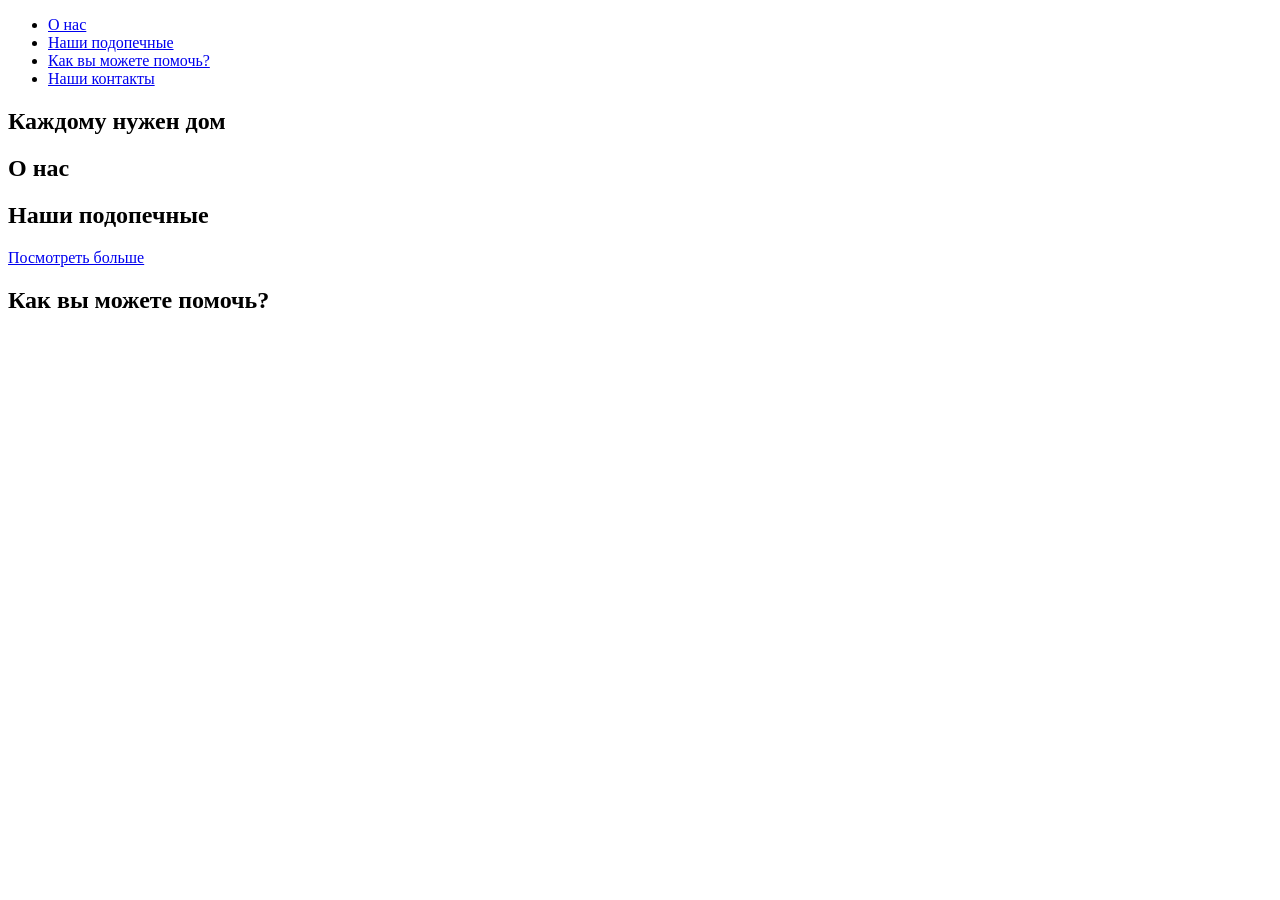
==== index.html @ fc6bad47 "feat: add basic templates" ====
<!doctype html>
<html>
<head>
    <meta charset="UTF-8">
    <meta name="viewport" content="width=device-width, initial-scale=1.0">
    <title>Приют для животных "Сказка"</title>
    <link rel="stylesheet" href="./style/style.css">
</head>

<body>
<header>
    <nav>
        <ul>
            <li><a href="#about">О нас</a></li>
            <li><a href="pets.html">Наши подопечные</a></li>
            <li><a href="#help">Как вы можете помочь?</a></li>
            <li><a href="#contact">Наши контакты</a></li>
        </ul>
    </nav>
</header>

<main>
    <section class="hero">
        <h1>Каждому нужен дом</h1>
    </section>
    <section id="about">
        <h2>О нас</h2>
    </section>
    <section id="pets-preview">
        <h2>Наши подопечные</h2>
        <a href="pets.html">Посмотреть больше</a>
    </section>
    <section id="help">
    <h2>Как вы можете помочь?</h2>
    </section>
</main>

<footer id="contact">
</footer>

</body>
</html>
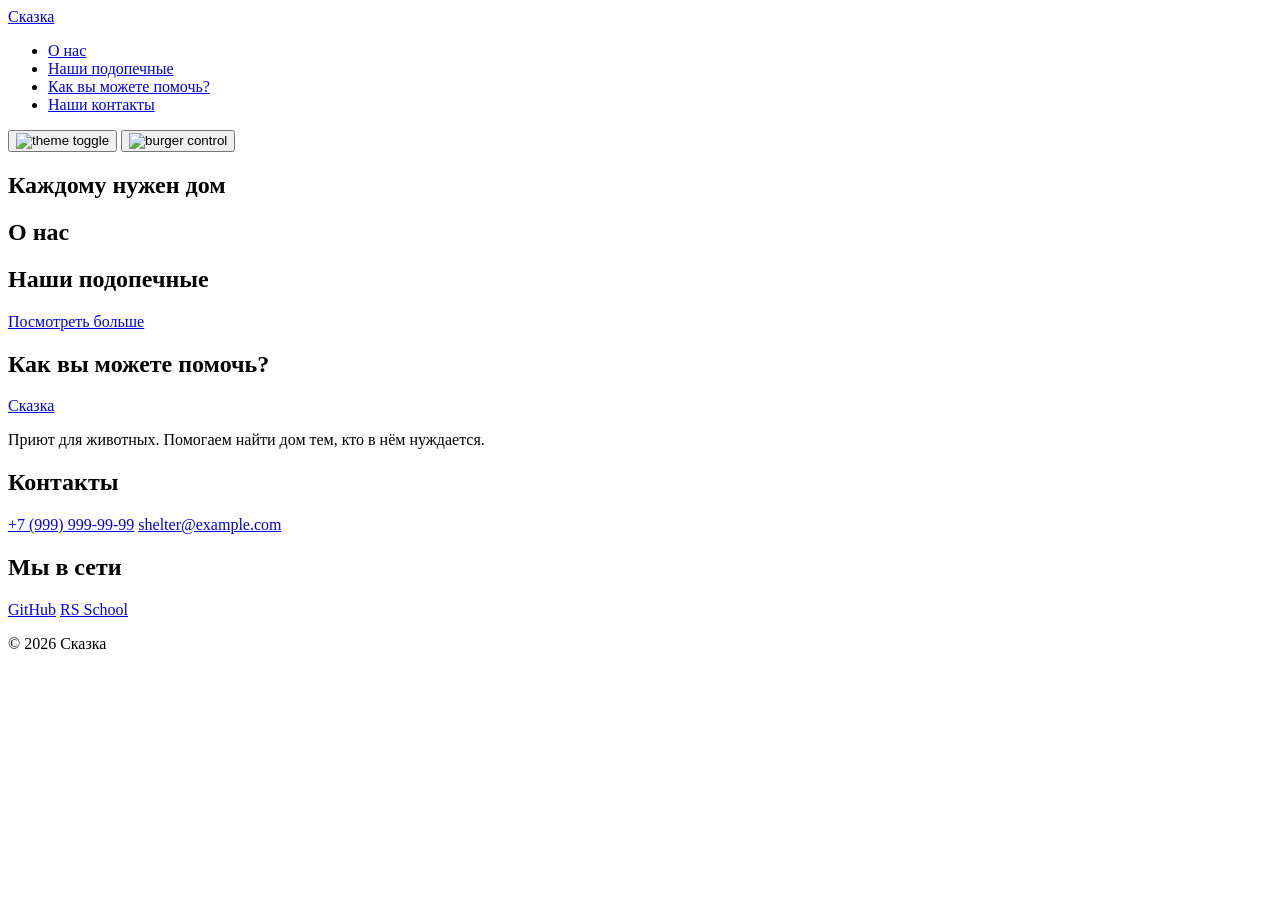
==== commit fdb75eb0: "feat: add svg icons and complete header and footer" ====
--- a/index.html
+++ b/index.html
@@ -9,14 +9,24 @@
 
 <body>
 <header>
+    <a class="logo" href="index.html">Сказка</a>
     <nav>
-        <ul>
+        <ul class="nav-list">
             <li><a href="#about">О нас</a></li>
             <li><a href="pets.html">Наши подопечные</a></li>
             <li><a href="#help">Как вы можете помочь?</a></li>
             <li><a href="#contact">Наши контакты</a></li>
         </ul>
     </nav>
+    <div class="header-controls">
+        <button class="theme-toggle" type="button">
+            <img src="./assets/icons/dark.svg" alt="theme toggle">
+        </button>
+
+        <button class="burger" type="button">
+            <img src="./assets/icons/burger.svg" alt="burger control">
+        </button>
+    </div>
 </header>
 
 <main>
@@ -35,7 +45,25 @@
     </section>
 </main>
 
-<footer id="contact">
+<footer id="contact" class="footer">
+    <div class="footer-info">
+        <a class="footer-logo" href="index.html">Сказка</a>
+        <p>Приют для животных. Помогаем найти дом тем, кто в нём нуждается.</p>
+    </div>
+
+    <div class="footer-contacts">
+        <h2>Контакты</h2>
+        <a href="tel:+79999999999">+7 (999) 999-99-99</a>
+        <a href="mailto:shelter@example.com">shelter@example.com</a>
+    </div>
+
+    <div class="footer-links">
+        <h2>Мы в сети</h2>
+        <a href="https://github.com/kadashee" target="_blank">GitHub</a>
+        <a href="https://rs.school/" target="_blank">RS School</a>
+    </div>
+
+    <p class="footer-copyright">© 2026 Сказка</p>
 </footer>
 
 </body>
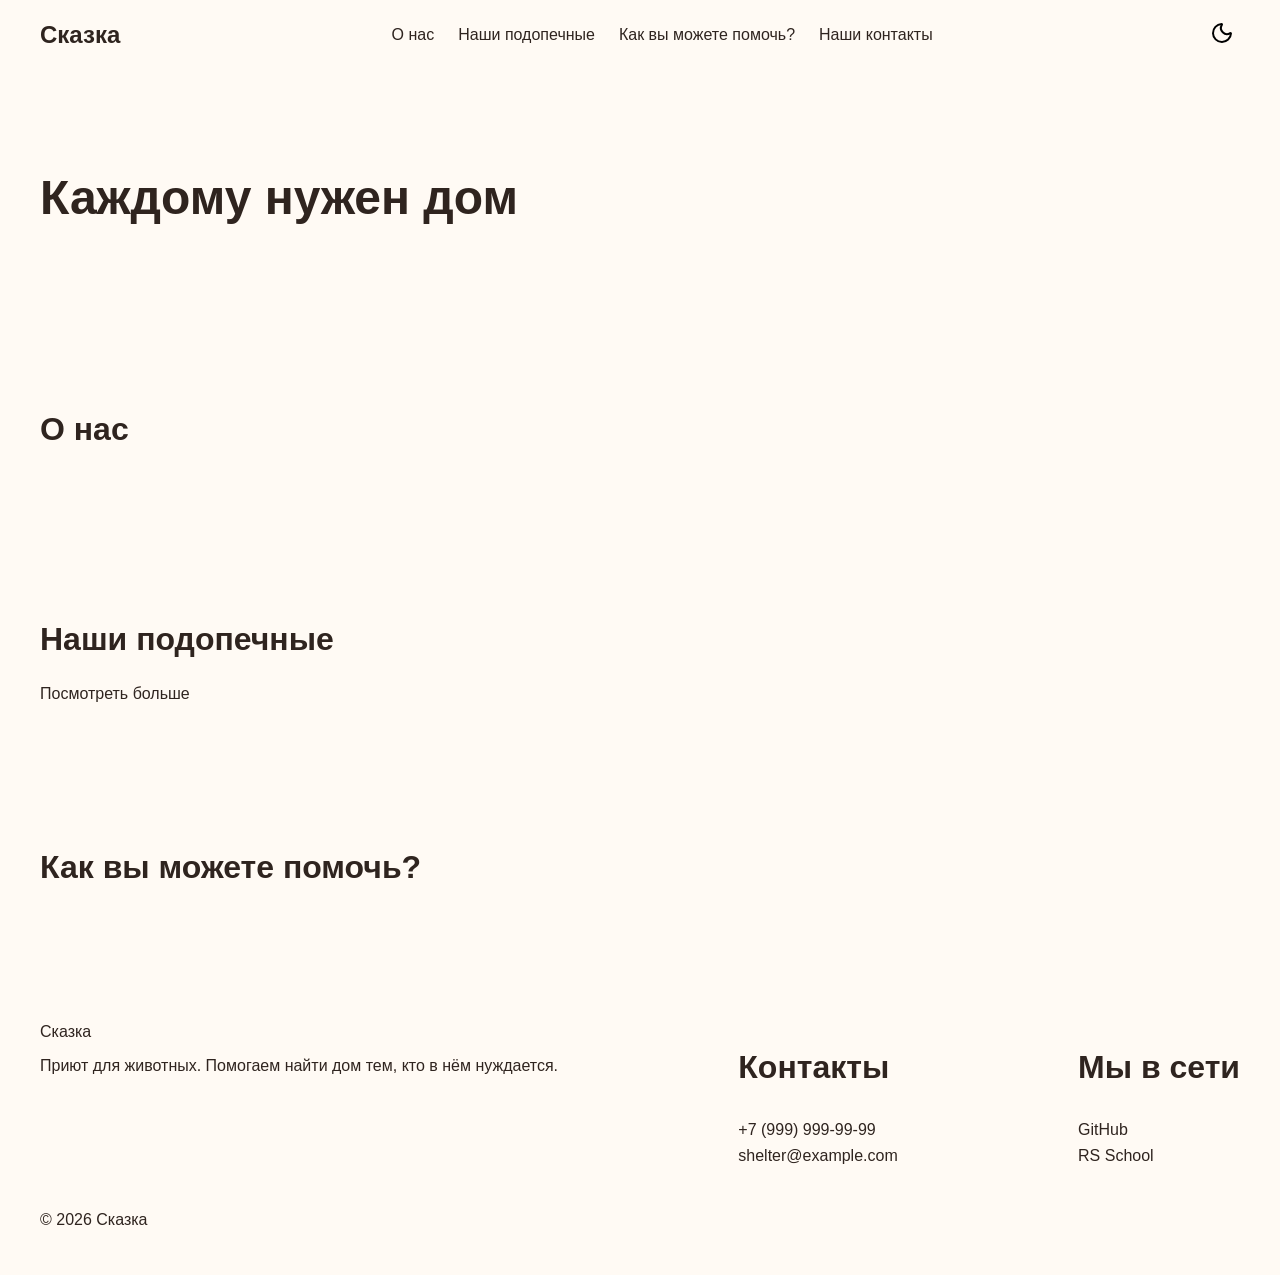
==== commit c1c9f6f8: "feat: add photos" ====
--- a/index.html
+++ b/index.html
@@ -4,7 +4,7 @@
     <meta charset="UTF-8">
     <meta name="viewport" content="width=device-width, initial-scale=1.0">
     <title>Приют для животных "Сказка"</title>
-    <link rel="stylesheet" href="./style/style.css">
+    <link rel="stylesheet" href="./css/style.css">
 </head>
 
 <body>
--- a/css/style.css
+++ b/css/style.css
@@ -0,0 +1,219 @@
+* {
+    box-sizing: border-box;
+}
+
+html {
+    scroll-behavior: smooth;
+}
+
+body {
+    margin: 0;
+    font-family: Arial, sans-serif;
+    background-color: #fffaf4;
+    color: #2f241f;
+}
+
+a {
+    color: inherit;
+    text-decoration: none;
+}
+
+img {
+    max-width: 100%;
+}
+
+button {
+    font: inherit;
+    cursor: pointer;
+}
+
+header,
+main,
+.footer {
+    max-width: 1440px;
+    margin: 0 auto;
+    padding-left: 40px;
+    padding-right: 40px;
+}
+
+header {
+    padding-top: 20px;
+    padding-bottom: 20px;
+    display: flex;
+    align-items: center;
+    justify-content: space-between;
+    gap: 30px;
+}
+
+.logo {
+    font-size: 24px;
+    font-weight: 700;
+}
+
+nav ul {
+    display: flex;
+    gap: 24px;
+    margin: 0;
+    padding: 0;
+    list-style: none;
+}
+
+nav a,
+.footer a {
+    transition: opacity 0.2s;
+}
+
+nav a:hover,
+.footer a:hover {
+    opacity: 0.6;
+}
+
+.header-controls {
+    display: flex;
+    gap: 12px;
+}
+
+.header-controls button {
+    border: 0;
+    background: none;
+}
+
+.header-controls img {
+    width: 24px;
+    height: 24px;
+}
+
+.burger {
+    display: none;
+}
+
+section {
+    padding: 60px 0;
+}
+
+h1 {
+    font-size: 48px;
+}
+
+h2 {
+    font-size: 32px;
+}
+
+.footer {
+    padding-top: 50px;
+    padding-bottom: 30px;
+    display: flex;
+    flex-wrap: wrap;
+    justify-content: space-between;
+    gap: 30px;
+}
+
+.footer-contacts,
+.footer-links {
+    display: flex;
+    flex-direction: column;
+    gap: 8px;
+}
+
+.footer-copyright {
+    width: 100%;
+}
+
+@media (max-width: 768px) {
+    header,
+    main,
+    .footer {
+        padding-left: 20px;
+        padding-right: 20px;
+    }
+
+    nav {
+        display: none;
+    }
+
+    .burger {
+        display: block;
+    }
+
+    h1 {
+        font-size: 40px;
+    }
+
+    h2 {
+        font-size: 28px;
+    }
+}
+
+@media (max-width: 480px) {
+    header,
+    main,
+    .footer {
+        padding-left: 16px;
+        padding-right: 16px;
+    }
+
+    h1 {
+        font-size: 34px;
+    }
+
+    section {
+        padding: 40px 0;
+    }
+
+    .footer {
+        flex-direction: column;
+    }
+
+    .footer-copyright {
+        width: auto;
+    }
+}
+.categories {
+    display: flex;
+    justify-content: center;
+    gap: 12px;
+    margin-bottom: 40px;
+}
+
+.category-button,
+.show-more {
+    padding: 10px 20px;
+    border: 1px solid #2f241f;
+    border-radius: 20px;
+    background: transparent;
+    transition: 0.2s;
+}
+
+.category-button:hover,
+.category-button.active,
+.show-more:hover {
+    background-color: #2f241f;
+    color: #fffaf4;
+}
+
+.pets-grid {
+    display: grid;
+    grid-template-columns: repeat(4, 1fr);
+    gap: 24px;
+}
+
+.show-more {
+    display: block;
+    margin: 40px auto 0;
+}
+
+@media (max-width: 768px) {
+    .pets-grid {
+        grid-template-columns: repeat(2, 1fr);
+    }
+}
+
+@media (max-width: 480px) {
+    .categories {
+        flex-wrap: wrap;
+    }
+
+    .pets-grid {
+        grid-template-columns: 1fr;
+    }
+}
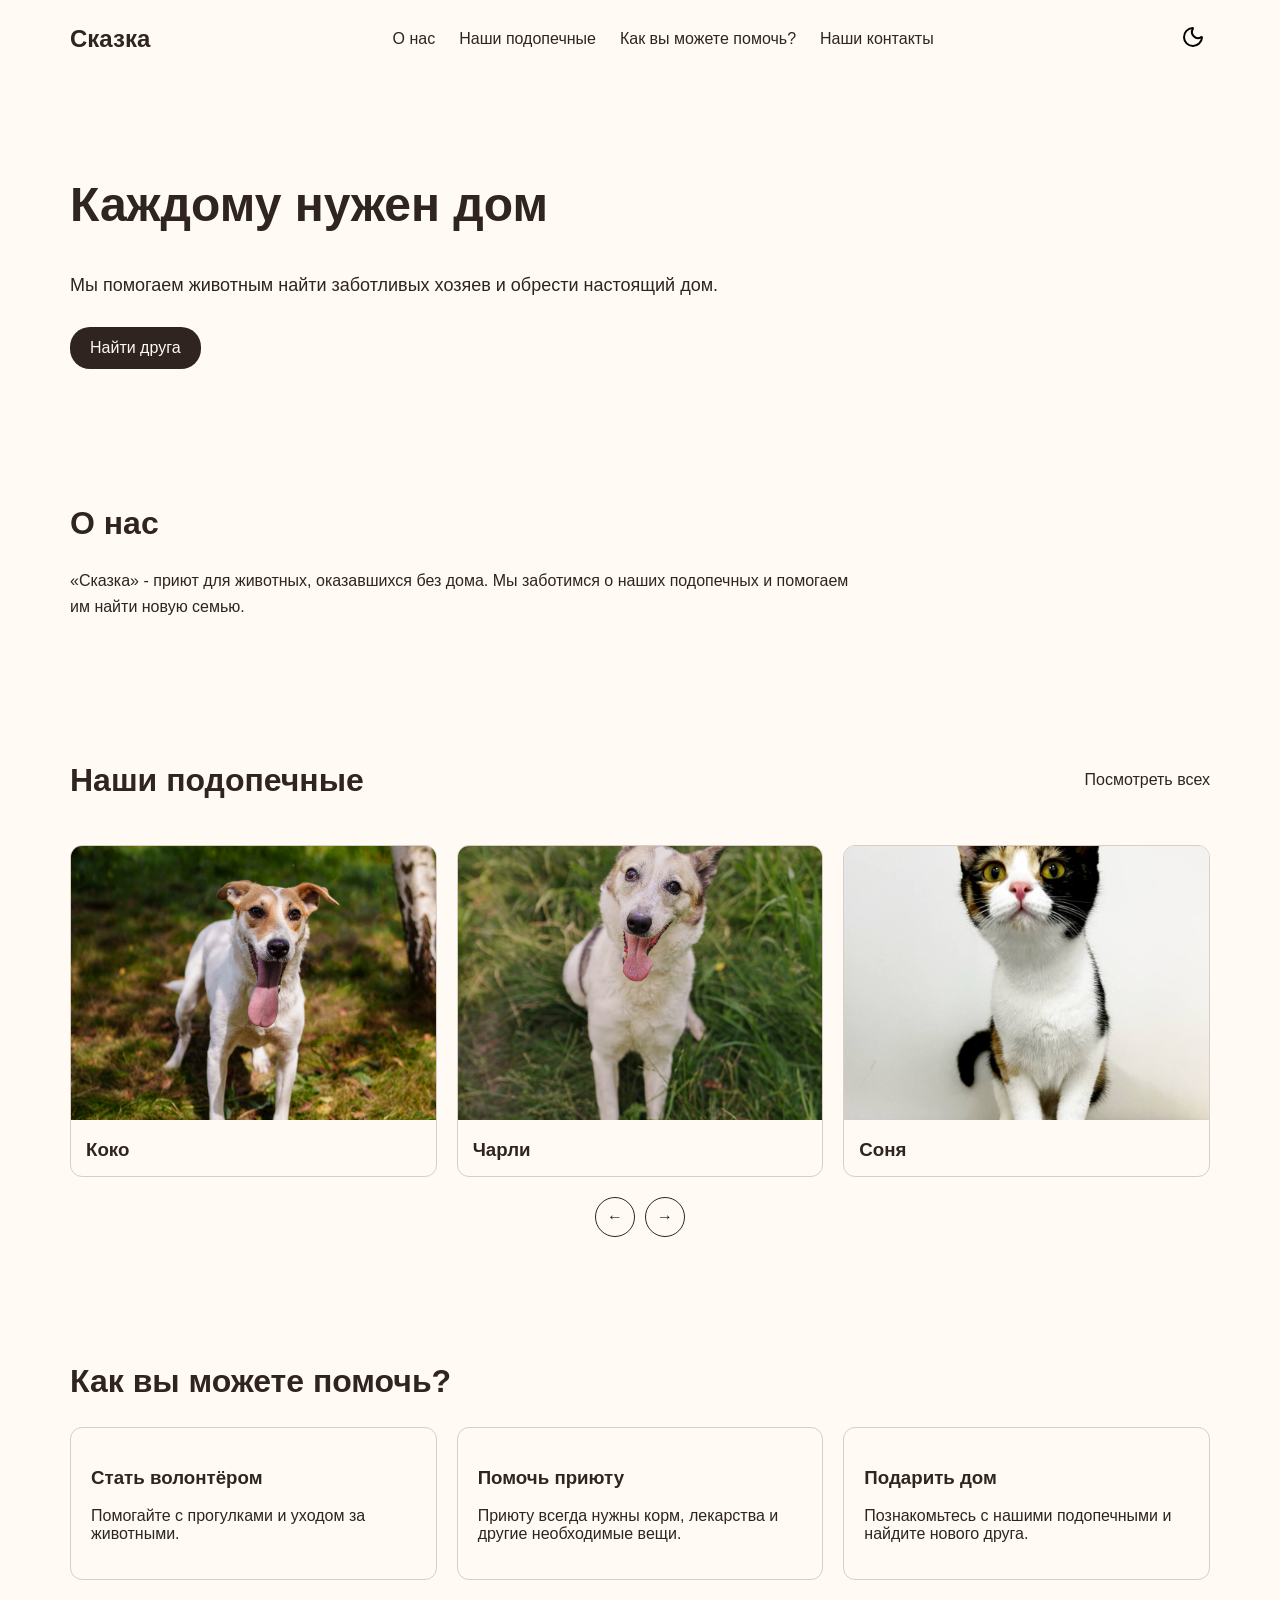
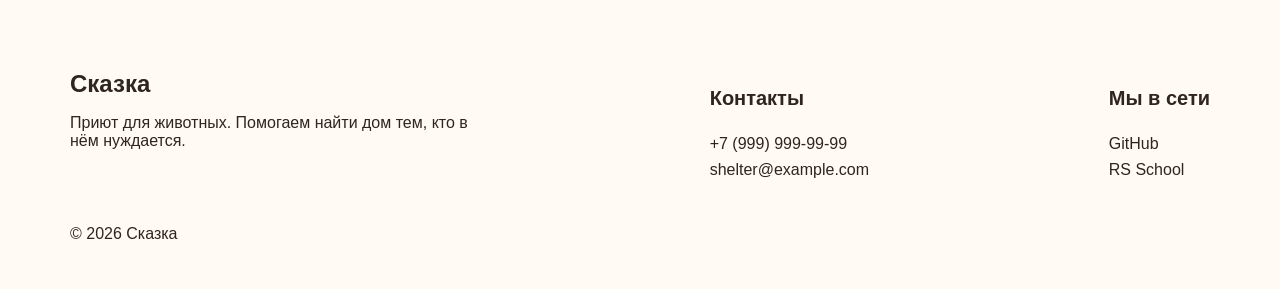
==== commit c7be8b08: "feat: add favicon and final changes to styles" ====
--- a/index.html
+++ b/index.html
@@ -5,6 +5,7 @@
     <meta name="viewport" content="width=device-width, initial-scale=1.0">
     <title>Приют для животных "Сказка"</title>
     <link rel="stylesheet" href="./css/style.css">
+    <link rel="icon" href="./assets/icons/favicon.png" type="image/svg+xml">
 </head>
 
 <body>
@@ -20,28 +21,80 @@
     </nav>
     <div class="header-controls">
         <button class="theme-toggle" type="button">
-            <img src="./assets/icons/dark.svg" alt="theme toggle">
+            <img src="./assets/icons/dark.svg" alt="Переключить тему">
         </button>
 
         <button class="burger" type="button">
-            <img src="./assets/icons/burger.svg" alt="burger control">
+            <img src="./assets/icons/burger-dark.svg" alt="Меню">
         </button>
     </div>
 </header>
 
 <main>
     <section class="hero">
-        <h1>Каждому нужен дом</h1>
+        <div class="hero-content">
+            <h1>Каждому нужен дом</h1>
+            <p>
+                Мы помогаем животным найти заботливых хозяев
+                и обрести настоящий дом.
+            </p>
+            <a class="primary-button" href="pets.html">Найти друга</a>
+        </div>
     </section>
     <section id="about">
         <h2>О нас</h2>
+        <p class="section-text">
+            «Сказка» - приют для животных, оказавшихся без дома.
+            Мы заботимся о наших подопечных и помогаем им найти новую семью.
+        </p>
     </section>
     <section id="pets-preview">
-        <h2>Наши подопечные</h2>
-        <a href="pets.html">Посмотреть больше</a>
+        <div class="section-heading">
+            <h2>Наши подопечные</h2>
+            <a href="pets.html">Посмотреть всех</a>
+        </div>
+
+        <div class="slider">
+            <article class="preview-card">
+                <img src="./assets/dogs/dog-1.jpg" alt="Собака Коко">
+                <h3>Коко</h3>
+            </article>
+
+            <article class="preview-card">
+                <img src="./assets/dogs/dog-2.jpg" alt="Собака Чарли">
+                <h3>Чарли</h3>
+            </article>
+
+            <article class="preview-card">
+                <img src="./assets/cats/cat-1.jpg" alt="Кошка Соня">
+                <h3>Соня</h3>
+            </article>
+        </div>
+
+        <div class="slider-controls">
+            <button type="button">←</button>
+            <button type="button">→</button>
+        </div>
     </section>
     <section id="help">
-    <h2>Как вы можете помочь?</h2>
+        <h2>Как вы можете помочь?</h2>
+
+        <div class="help-list">
+            <article>
+                <h3>Стать волонтёром</h3>
+                <p>Помогайте с прогулками и уходом за животными.</p>
+            </article>
+
+            <article>
+                <h3>Помочь приюту</h3>
+                <p>Приюту всегда нужны корм, лекарства и другие необходимые вещи.</p>
+            </article>
+
+            <article>
+                <h3>Подарить дом</h3>
+                <p>Познакомьтесь с нашими подопечными и найдите нового друга.</p>
+            </article>
+        </div>
     </section>
 </main>
 
@@ -65,6 +118,6 @@
 
     <p class="footer-copyright">© 2026 Сказка</p>
 </footer>
-
+<script src="./js/theme.js"></script>
 </body>
 </html>
--- a/css/style.css
+++ b/css/style.css
@@ -1,3 +1,9 @@
+:root {
+    --background-color: #fffaf4;
+    --text-color: #2f241f;
+    --border-color: #d8cec5;
+}
+
 * {
     box-sizing: border-box;
 }
@@ -9,8 +15,8 @@
 body {
     margin: 0;
     font-family: Arial, sans-serif;
-    background-color: #fffaf4;
-    color: #2f241f;
+    background-color: var(--background-color);
+    color: var(--text-color);
 }
 
 a {
@@ -30,27 +36,28 @@
 header,
 main,
 .footer {
-    max-width: 1440px;
+    max-width: 1200px;
     margin: 0 auto;
-    padding-left: 40px;
-    padding-right: 40px;
+    padding-left: 30px;
+    padding-right: 30px;
 }
 
 header {
-    padding-top: 20px;
-    padding-bottom: 20px;
     display: flex;
     align-items: center;
     justify-content: space-between;
     gap: 30px;
-}
-
-.logo {
+    padding-top: 20px;
+    padding-bottom: 20px;
+}
+
+.logo,
+.footer-logo {
     font-size: 24px;
-    font-weight: 700;
-}
-
-nav ul {
+    font-weight: bold;
+}
+
+.nav-list {
     display: flex;
     gap: 24px;
     margin: 0;
@@ -58,23 +65,19 @@
     list-style: none;
 }
 
-nav a,
-.footer a {
-    transition: opacity 0.2s;
-}
-
-nav a:hover,
+.nav-list a:hover,
 .footer a:hover {
     opacity: 0.6;
 }
 
 .header-controls {
     display: flex;
-    gap: 12px;
+    gap: 10px;
 }
 
 .header-controls button {
-    border: 0;
+    padding: 5px;
+    border: none;
     background: none;
 }
 
@@ -88,7 +91,7 @@
 }
 
 section {
-    padding: 60px 0;
+    padding: 50px 0;
 }
 
 h1 {
@@ -99,13 +102,170 @@
     font-size: 32px;
 }
 
+.hero {
+    min-height: 350px;
+    display: flex;
+    align-items: center;
+}
+
+.hero-content {
+    max-width: 650px;
+}
+
+.hero-content p {
+    font-size: 18px;
+    line-height: 1.5;
+}
+
+.primary-button {
+    display: inline-block;
+    margin-top: 10px;
+    padding: 12px 20px;
+    border-radius: 20px;
+    background-color: var(--text-color);
+    color: var(--background-color);
+}
+
+.section-text {
+    max-width: 800px;
+    line-height: 1.6;
+}
+
+.section-heading {
+    display: flex;
+    align-items: center;
+    justify-content: space-between;
+}
+
+.slider {
+    display: grid;
+    grid-template-columns: repeat(3, 1fr);
+    gap: 20px;
+    margin-top: 20px;
+}
+
+.preview-card,
+.pet-card,
+.help-list article {
+    border: 1px solid var(--border-color);
+    border-radius: 12px;
+    overflow: hidden;
+}
+
+.preview-card img,
+.pet-card img {
+    width: 100%;
+    object-fit: cover;
+}
+
+.preview-card img {
+    aspect-ratio: 4 / 3;
+}
+
+.preview-card h3 {
+    margin: 15px;
+}
+
+.slider-controls {
+    display: flex;
+    justify-content: center;
+    gap: 10px;
+    margin-top: 20px;
+}
+
+.slider-controls button {
+    width: 40px;
+    height: 40px;
+    border: 1px solid var(--text-color);
+    border-radius: 50%;
+    background: none;
+}
+
+.help-list {
+    display: grid;
+    grid-template-columns: repeat(3, 1fr);
+    gap: 20px;
+}
+
+.help-list article {
+    padding: 20px;
+}
+
+.categories {
+    display: flex;
+    justify-content: center;
+    gap: 10px;
+    margin-bottom: 30px;
+}
+
+.category-button,
+.show-more {
+    padding: 10px 18px;
+    border: 1px solid var(--text-color);
+    border-radius: 20px;
+    background: none;
+}
+
+.category-button:hover,
+.category-button.active,
+.show-more:hover {
+    background-color: var(--text-color);
+    color: var(--background-color);
+}
+
+.pets-grid {
+    display: grid;
+    grid-template-columns: repeat(4, 1fr);
+    gap: 20px;
+}
+
+.pet-card img {
+    aspect-ratio: 1 / 1;
+}
+
+.pet-card-content {
+    padding: 15px;
+}
+
+.pet-card h2 {
+    margin: 0 0 10px;
+    font-size: 24px;
+}
+
+.pet-card p {
+    margin-bottom: 10px;
+}
+
+.pet-card span {
+    font-size: 14px;
+}
+
+.pet-card:hover,
+.preview-card:hover {
+    transform: translateY(-3px);
+}
+
+.pet-card,
+.preview-card {
+    transition: transform 0.2s;
+}
+
+.show-more {
+    display: block;
+    margin: 30px auto 0;
+}
+
 .footer {
-    padding-top: 50px;
-    padding-bottom: 30px;
     display: flex;
     flex-wrap: wrap;
     justify-content: space-between;
     gap: 30px;
+    padding-top: 40px;
+    padding-bottom: 30px;
+}
+
+.footer-info {
+    max-width: 400px;
 }
 
 .footer-contacts,
@@ -113,6 +273,10 @@
     display: flex;
     flex-direction: column;
     gap: 8px;
+}
+
+.footer h2 {
+    font-size: 20px;
 }
 
 .footer-copyright {
@@ -139,8 +303,13 @@
         font-size: 40px;
     }
 
-    h2 {
-        font-size: 28px;
+    .slider,
+    .help-list {
+        grid-template-columns: 1fr;
+    }
+
+    .pets-grid {
+        grid-template-columns: repeat(2, 1fr);
     }
 }
 
@@ -148,16 +317,36 @@
     header,
     main,
     .footer {
-        padding-left: 16px;
-        padding-right: 16px;
+        padding-left: 15px;
+        padding-right: 15px;
     }
 
     h1 {
         font-size: 34px;
     }
 
+    h2 {
+        font-size: 28px;
+    }
+
     section {
-        padding: 40px 0;
+        padding: 35px 0;
+    }
+
+    .hero {
+        min-height: 280px;
+    }
+
+    .section-heading {
+        display: block;
+    }
+
+    .categories {
+        flex-wrap: wrap;
+    }
+
+    .pets-grid {
+        grid-template-columns: 1fr;
     }
 
     .footer {
@@ -168,52 +357,22 @@
         width: auto;
     }
 }
-.categories {
-    display: flex;
-    justify-content: center;
-    gap: 12px;
-    margin-bottom: 40px;
-}
-
-.category-button,
-.show-more {
-    padding: 10px 20px;
-    border: 1px solid #2f241f;
-    border-radius: 20px;
-    background: transparent;
-    transition: 0.2s;
-}
-
-.category-button:hover,
-.category-button.active,
-.show-more:hover {
-    background-color: #2f241f;
-    color: #fffaf4;
-}
-
-.pets-grid {
-    display: grid;
-    grid-template-columns: repeat(4, 1fr);
-    gap: 24px;
-}
-
-.show-more {
-    display: block;
-    margin: 40px auto 0;
-}
-
-@media (max-width: 768px) {
-    .pets-grid {
-        grid-template-columns: repeat(2, 1fr);
-    }
-}
-
-@media (max-width: 480px) {
-    .categories {
-        flex-wrap: wrap;
-    }
-
-    .pets-grid {
-        grid-template-columns: 1fr;
-    }
-}
+[data-theme="dark"] {
+    --background-color: #24201e;
+    --text-color: #fffaf4;
+    --border-color: #5a514c;
+}
+button {
+    font: inherit;
+    color: inherit;
+    cursor: pointer;
+}
+a,
+button {
+    transition: opacity 0.2s;
+}
+
+a:hover,
+button:hover {
+    opacity: 0.7;
+}
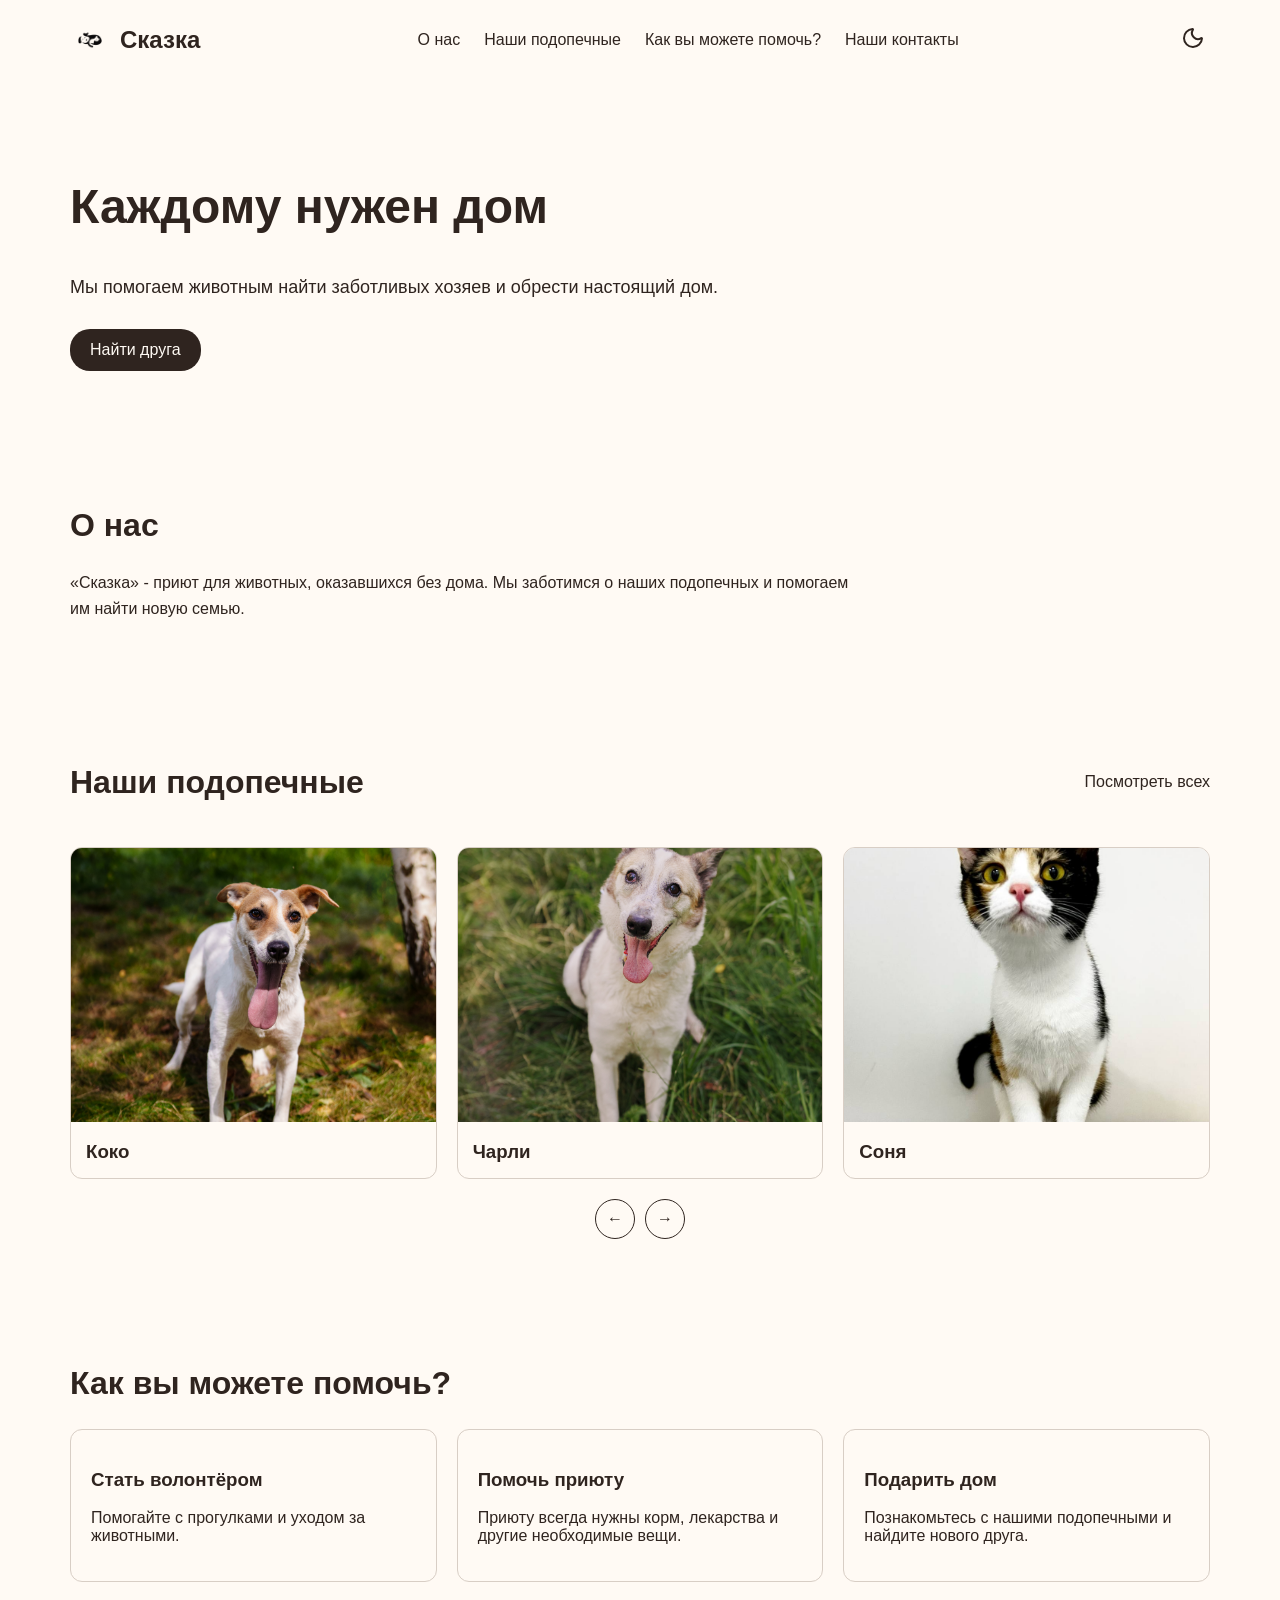
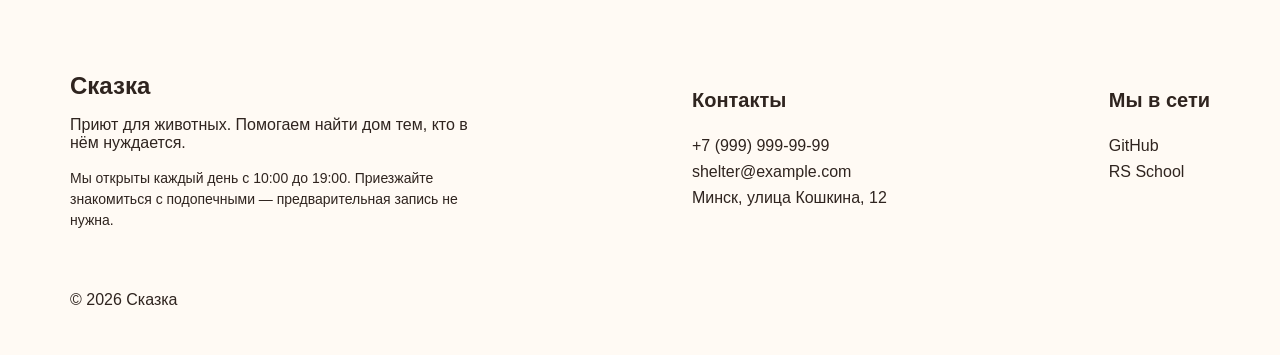
==== commit bbf082db: "fix: fix final issues to comply with the task" ====
--- a/index.html
+++ b/index.html
@@ -1,16 +1,20 @@
 <!doctype html>
-<html>
+<html lang="ru">
 <head>
     <meta charset="UTF-8">
     <meta name="viewport" content="width=device-width, initial-scale=1.0">
-    <title>Приют для животных "Сказка"</title>
+    <meta name="description" content="Приют для животных «Сказка»: помогаем бездомным кошкам и собакам найти заботливых хозяев.">
+    <title>Приют для животных «Сказка»</title>
     <link rel="stylesheet" href="./css/style.css">
-    <link rel="icon" href="./assets/icons/favicon.png" type="image/svg+xml">
+    <link rel="icon" href="./assets/icons/favicon.png" type="image/png">
 </head>
 
 <body>
 <header>
-    <a class="logo" href="index.html">Сказка</a>
+    <a class="logo" href="index.html">
+        <img src="./assets/header-logo.jpg" alt="" width="40" height="40">
+        <span>Сказка</span>
+    </a>
     <nav>
         <ul class="nav-list">
             <li><a href="#about">О нас</a></li>
@@ -21,7 +25,7 @@
     </nav>
     <div class="header-controls">
         <button class="theme-toggle" type="button">
-            <img src="./assets/icons/dark.svg" alt="Переключить тему">
+            <img src="./assets/icons/moon-dark.svg" alt="Включить тёмную тему">
         </button>
 
         <button class="burger" type="button">
@@ -102,18 +106,23 @@
     <div class="footer-info">
         <a class="footer-logo" href="index.html">Сказка</a>
         <p>Приют для животных. Помогаем найти дом тем, кто в нём нуждается.</p>
+        <p class="footer-note">Мы открыты каждый день с 10:00 до 19:00. Приезжайте знакомиться
+            с подопечными — предварительная запись не нужна.</p>
     </div>
 
     <div class="footer-contacts">
         <h2>Контакты</h2>
         <a href="tel:+79999999999">+7 (999) 999-99-99</a>
         <a href="mailto:shelter@example.com">shelter@example.com</a>
+        <a href="https://maps.app.goo.gl/qy36wA5e27vH6T7N8" target="_blank" rel="noopener">
+            Минск, улица Кошкина, 12
+        </a>
     </div>
 
     <div class="footer-links">
         <h2>Мы в сети</h2>
-        <a href="https://github.com/kadashee" target="_blank">GitHub</a>
-        <a href="https://rs.school/" target="_blank">RS School</a>
+        <a href="https://github.com/kadashee" target="_blank" rel="noopener">GitHub</a>
+        <a href="https://rs.school/" target="_blank" rel="noopener">RS School</a>
     </div>
 
     <p class="footer-copyright">© 2026 Сказка</p>
--- a/css/style.css
+++ b/css/style.css
@@ -30,7 +30,13 @@
 
 button {
     font: inherit;
+    color: inherit;
     cursor: pointer;
+}
+
+a,
+button {
+    transition: opacity 0.2s, background-color 0.2s, color 0.2s;
 }
 
 header,
@@ -57,6 +63,23 @@
     font-weight: bold;
 }
 
+.logo {
+    display: flex;
+    align-items: center;
+    gap: 10px;
+}
+
+.logo img {
+    width: 40px;
+    height: 40px;
+    mix-blend-mode: multiply;
+}
+
+[data-theme="dark"] .logo img {
+    filter: invert(1);
+    mix-blend-mode: screen;
+}
+
 .nav-list {
     display: flex;
     gap: 24px;
@@ -66,8 +89,13 @@
 }
 
 .nav-list a:hover,
-.footer a:hover {
-    opacity: 0.6;
+.footer a:hover,
+.logo:hover,
+.section-heading a:hover,
+.primary-button:hover,
+.header-controls button:hover,
+.slider-controls button:hover {
+    opacity: 0.7;
 }
 
 .header-controls {
@@ -106,6 +134,11 @@
     min-height: 350px;
     display: flex;
     align-items: center;
+}
+
+.hero-compact {
+    min-height: auto;
+    padding-bottom: 20px;
 }
 
 .hero-content {
@@ -227,7 +260,7 @@
     padding: 15px;
 }
 
-.pet-card h2 {
+.pet-card h3 {
     margin: 0 0 10px;
     font-size: 24px;
 }
@@ -266,6 +299,11 @@
 
 .footer-info {
     max-width: 400px;
+}
+
+.footer-note {
+    font-size: 14px;
+    line-height: 1.5;
 }
 
 .footer-contacts,
@@ -357,22 +395,32 @@
         width: auto;
     }
 }
+
+@media (max-width: 380px) {
+    h1 {
+        font-size: 28px;
+    }
+
+    h2 {
+        font-size: 24px;
+    }
+
+    .logo,
+    .footer-logo {
+        font-size: 20px;
+    }
+
+    .categories {
+        flex-direction: column;
+    }
+
+    .category-button,
+    .show-more {
+        width: 100%;
+    }
+}
 [data-theme="dark"] {
     --background-color: #24201e;
     --text-color: #fffaf4;
     --border-color: #5a514c;
 }
-button {
-    font: inherit;
-    color: inherit;
-    cursor: pointer;
-}
-a,
-button {
-    transition: opacity 0.2s;
-}
-
-a:hover,
-button:hover {
-    opacity: 0.7;
-}
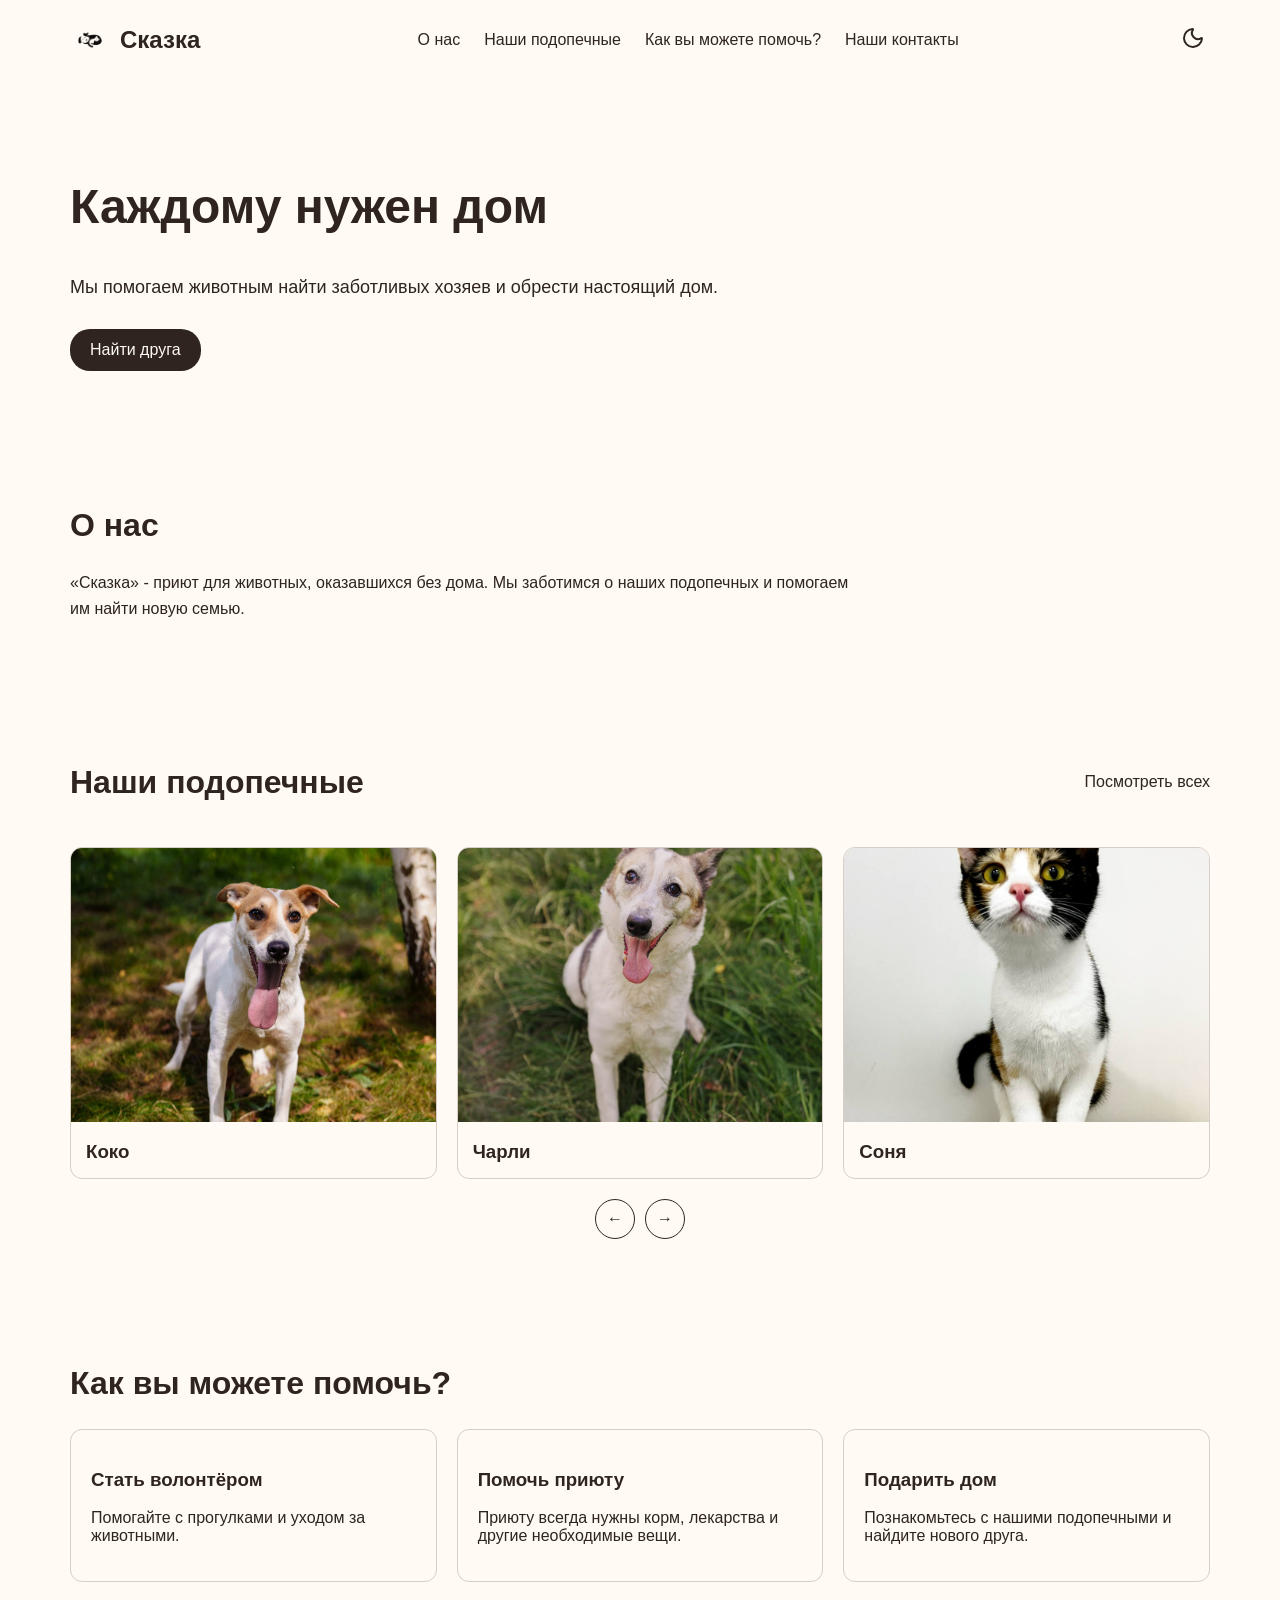
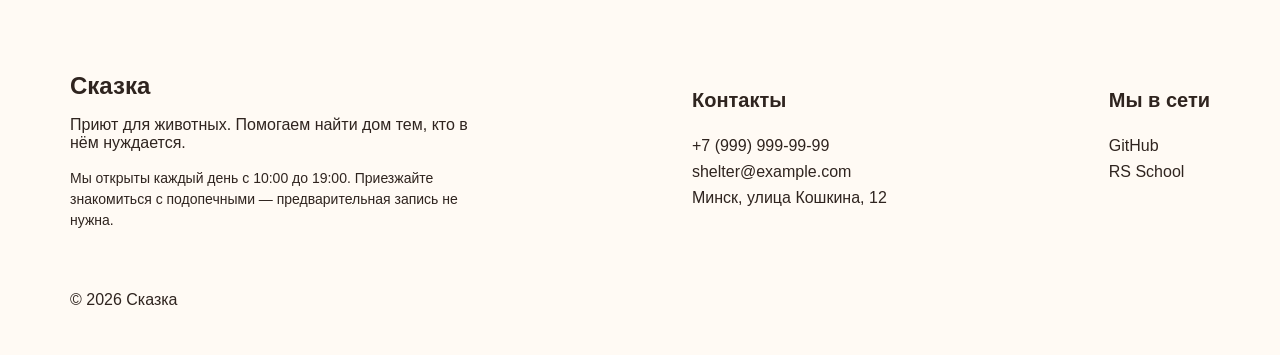
==== commit 0d334fc5: "feat: realise burger and slider logic" ====
--- a/index.html
+++ b/index.html
@@ -59,20 +59,37 @@
         </div>
 
         <div class="slider">
-            <article class="preview-card">
-                <img src="./assets/dogs/dog-1.jpg" alt="Собака Коко">
-                <h3>Коко</h3>
-            </article>
+            <div class="slider-track">
+                <article class="preview-card">
+                    <img src="./assets/dogs/dog-1.jpg" alt="Собака Коко">
+                    <h3>Коко</h3>
+                </article>
 
-            <article class="preview-card">
-                <img src="./assets/dogs/dog-2.jpg" alt="Собака Чарли">
-                <h3>Чарли</h3>
-            </article>
+                <article class="preview-card">
+                    <img src="./assets/dogs/dog-2.jpg" alt="Собака Чарли">
+                    <h3>Чарли</h3>
+                </article>
 
-            <article class="preview-card">
-                <img src="./assets/cats/cat-1.jpg" alt="Кошка Соня">
-                <h3>Соня</h3>
-            </article>
+                <article class="preview-card">
+                    <img src="./assets/cats/cat-1.jpg" alt="Кошка Соня">
+                    <h3>Соня</h3>
+                </article>
+
+                <article class="preview-card">
+                    <img src="./assets/dogs/dog-3.jpg" alt="Собака Луна">
+                    <h3>Луна</h3>
+                </article>
+
+                <article class="preview-card">
+                    <img src="./assets/cats/cat-2.jpg" alt="Кот Бенедикт">
+                    <h3>Бенедикт</h3>
+                </article>
+
+                <article class="preview-card">
+                    <img src="./assets/dogs/dog-4.jpg" alt="Собака Ричи">
+                    <h3>Ричи</h3>
+                </article>
+            </div>
         </div>
 
         <div class="slider-controls">
@@ -128,5 +145,7 @@
     <p class="footer-copyright">© 2026 Сказка</p>
 </footer>
 <script src="./js/theme.js"></script>
+<script src="./js/burger.js"></script>
+<script src="./js/slider.js"></script>
 </body>
 </html>
--- a/css/style.css
+++ b/css/style.css
@@ -55,6 +55,10 @@
     gap: 30px;
     padding-top: 20px;
     padding-bottom: 20px;
+    position: sticky;
+    top: 0;
+    z-index: 10;
+    background-color: var(--background-color);
 }
 
 .logo,
@@ -118,6 +122,18 @@
     display: none;
 }
 
+.burger img {
+    transition: transform 0.3s;
+}
+
+body.menu-open {
+    overflow: hidden;
+}
+
+body.menu-open .burger img {
+    transform: rotate(90deg);
+}
+
 section {
     padding: 50px 0;
 }
@@ -171,10 +187,18 @@
 }
 
 .slider {
-    display: grid;
-    grid-template-columns: repeat(3, 1fr);
+    overflow: hidden;
+    margin-top: 20px;
+}
+
+.slider-track {
+    display: flex;
     gap: 20px;
-    margin-top: 20px;
+    transition: transform 0.5s;
+}
+
+.preview-card {
+    flex: 0 0 calc((100% - 40px) / 3);
 }
 
 .preview-card,
@@ -330,7 +354,28 @@
     }
 
     nav {
-        display: none;
+        position: fixed;
+        top: 80px;
+        left: 0;
+        right: 0;
+        bottom: 0;
+        padding: 40px 20px;
+        background-color: var(--background-color);
+        opacity: 0;
+        visibility: hidden;
+        transition: opacity 0.3s, visibility 0.3s;
+    }
+
+    body.menu-open nav {
+        opacity: 1;
+        visibility: visible;
+    }
+
+    .nav-list {
+        flex-direction: column;
+        align-items: center;
+        gap: 30px;
+        font-size: 24px;
     }
 
     .burger {
@@ -341,9 +386,12 @@
         font-size: 40px;
     }
 
-    .slider,
     .help-list {
         grid-template-columns: 1fr;
+    }
+
+    .preview-card {
+        flex-basis: 100%;
     }
 
     .pets-grid {
